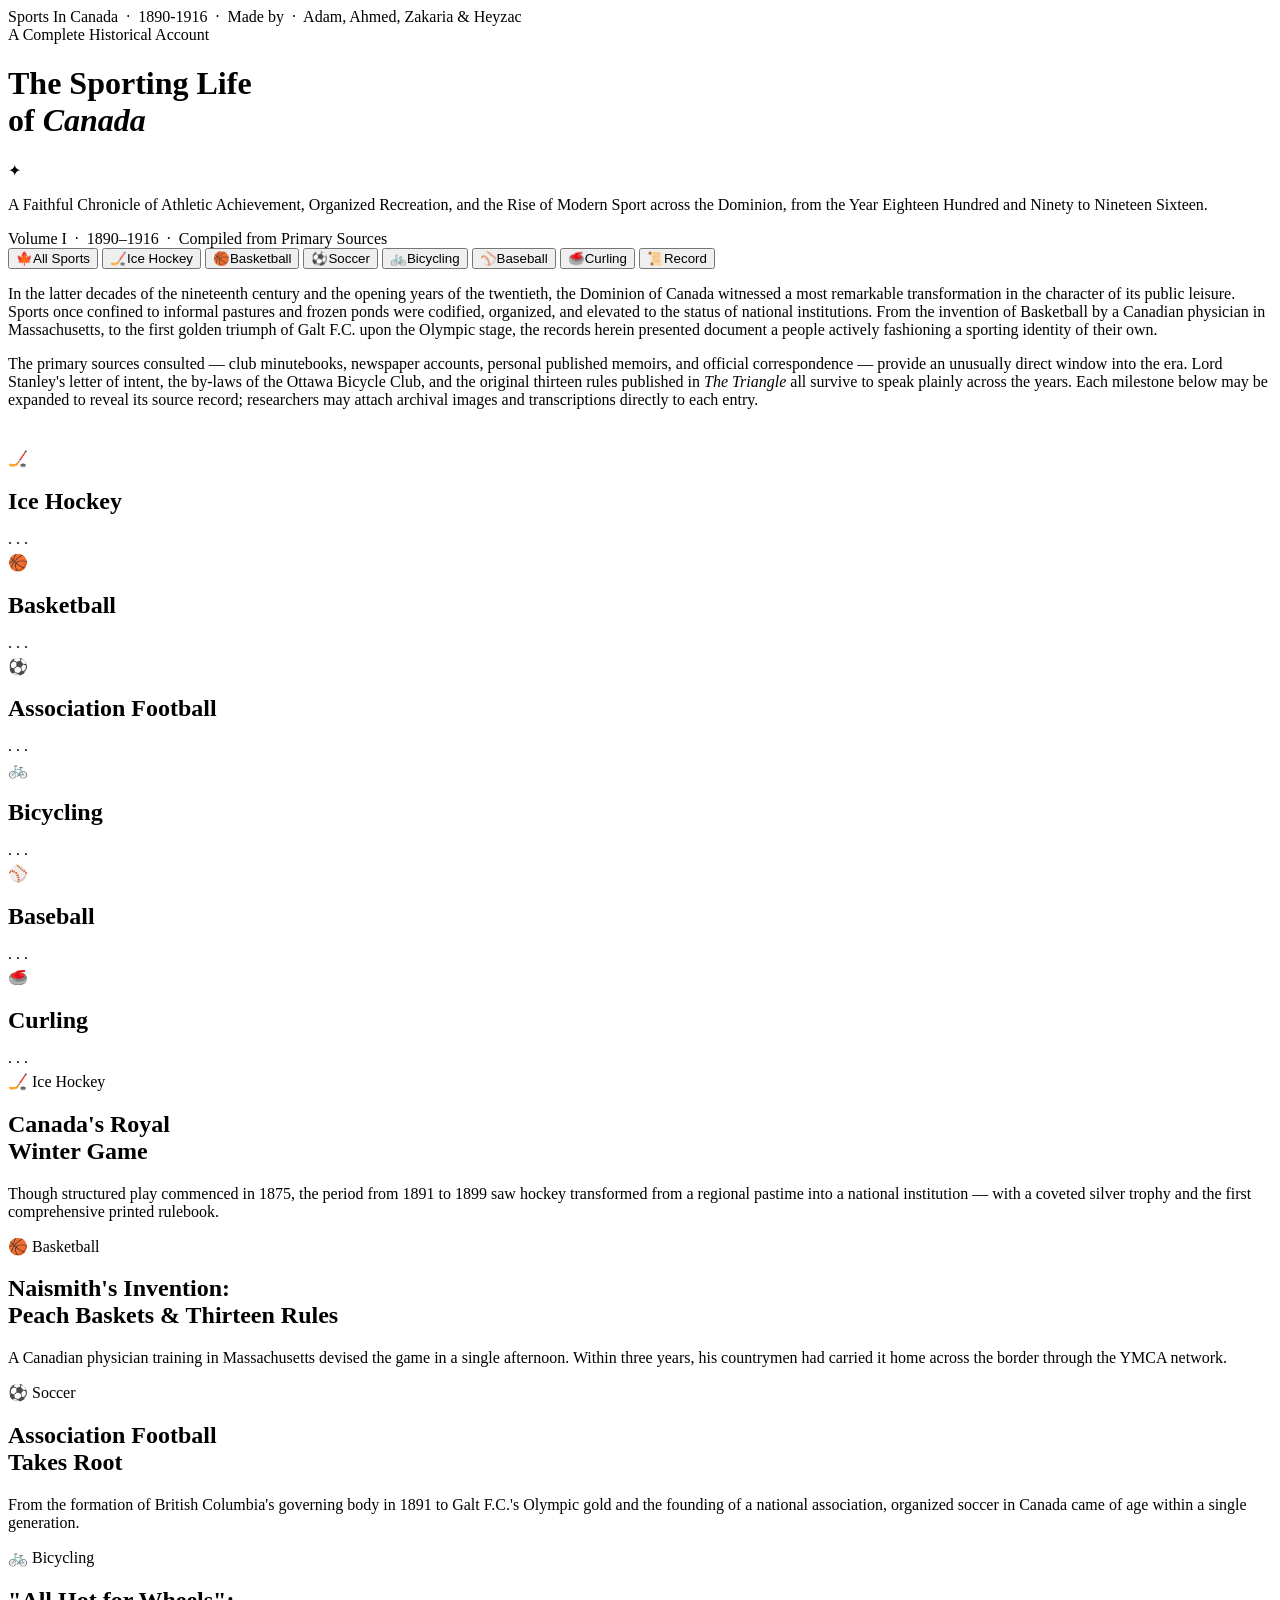
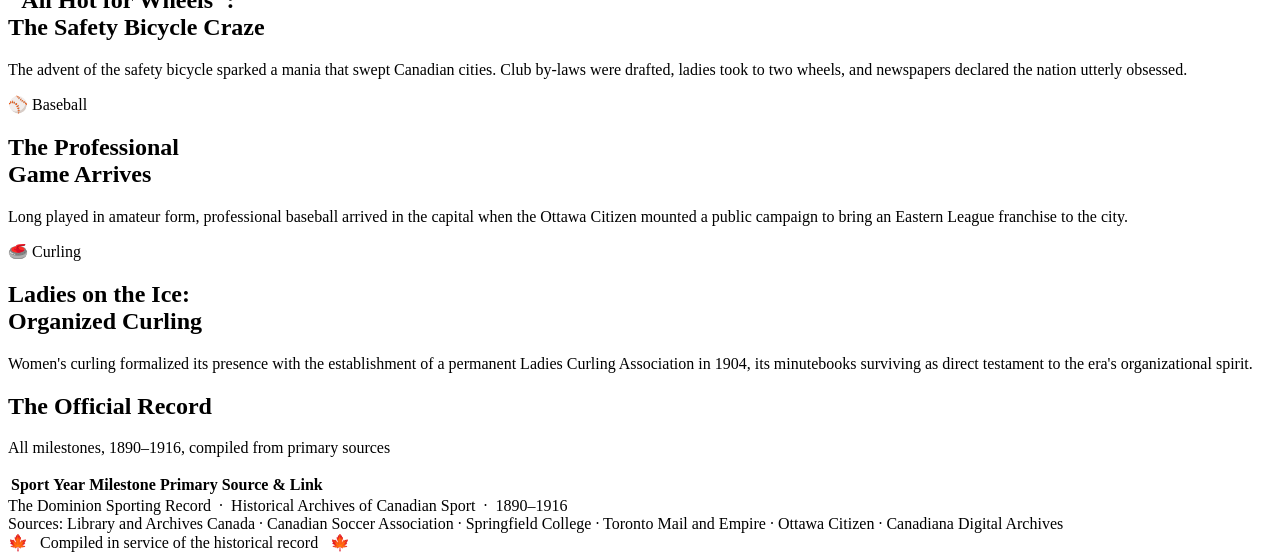
==== index.html @ 463dadea "Create index.html for The Sporting Life of Canada This HTML file serves as the main structure for 'T" ====
<!DOCTYPE html>
<html lang="en">
<head>
<meta charset="UTF-8">
<meta name="viewport" content="width=device-width, initial-scale=1.0">
<title>The Sporting Life of Canada · 1890–1916</title>
<link href="styles.css" rel="stylesheet">
<link href="https://fonts.googleapis.com/css2?family=IM+Fell+English:ital@0;1&family=IM+Fell+English+SC&family=Libre+Baskerville:ital,wght@0,400;0,700;1,400&family=Special+Elite&display=swap" rel="stylesheet">
</head>
<body>

<header class="masthead">
  <div class="masthead-ribbon">Sports In Canada &nbsp;·&nbsp; 1890-1916 &nbsp;·&nbsp; Made by &nbsp;·&nbsp; Adam, Ahmed, Zakaria & Heyzac</div>
  <div class="masthead-inner">
    <div class="masthead-eyebrow">A Complete Historical Account</div>
    <h1>The Sporting Life<br>of <em>Canada</em></h1>
    <div class="masthead-rule"><span>✦</span></div>
    <p class="masthead-sub">A Faithful Chronicle of Athletic Achievement, Organized Recreation, and the Rise of Modern Sport across the Dominion, from the Year Eighteen Hundred and Ninety to Nineteen Sixteen.</p>
    <div class="masthead-date">Volume I &nbsp;·&nbsp; 1890–1916 &nbsp;·&nbsp; Compiled from Primary Sources</div>
  </div>
</header>

<nav class="sport-nav" id="sport-nav">
  <button class="active" data-section="all-sports" onclick="showSection('all-sports',this)"><span class="nav-icon">🍁</span>All Sports</button>
  <button data-section="ice-hockey" onclick="showSection('ice-hockey',this)"><span class="nav-icon">🏒</span>Ice Hockey</button>
  <button data-section="basketball" onclick="showSection('basketball',this)"><span class="nav-icon">🏀</span>Basketball</button>
  <button data-section="soccer" onclick="showSection('soccer',this)"><span class="nav-icon">⚽</span>Soccer</button>
  <button data-section="bicycling" onclick="showSection('bicycling',this)"><span class="nav-icon">🚲</span>Bicycling</button>
  <button data-section="baseball" onclick="showSection('baseball',this)"><span class="nav-icon">⚾</span>Baseball</button>
  <button data-section="curling" onclick="showSection('curling',this)"><span class="nav-icon">🥌</span>Curling</button>
  <button data-section="summary" onclick="showSection('summary',this)"><span class="nav-icon">📜</span>Record</button>
</nav>

<main>

<div class="broadsheet-intro" id="intro-text">
  <p>In the latter decades of the nineteenth century and the opening years of the twentieth, the Dominion of Canada witnessed a most remarkable transformation in the character of its public leisure. Sports once confined to informal pastures and frozen ponds were codified, organized, and elevated to the status of national institutions. From the invention of Basketball by a Canadian physician in Massachusetts, to the first golden triumph of Galt F.C. upon the Olympic stage, the records herein presented document a people actively fashioning a sporting identity of their own.</p>
  <div class="col-rule"></div>
  <p>The primary sources consulted — club minutebooks, newspaper accounts, personal published memoirs, and official correspondence — provide an unusually direct window into the era. Lord Stanley's letter of intent, the by-laws of the Ottawa Bicycle Club, and the original thirteen rules published in <em>The Triangle</em> all survive to speak plainly across the years. Each milestone below may be expanded to reveal its source record; researchers may attach archival images and transcriptions directly to each entry.</p>
</div>

<!-- ═══ ALL SPORTS ═══ -->
<section class="sport-section active" id="all-sports">
  <div style="height:24px"></div>
  <div class="sport-block"><div class="sport-block-head"><span class="sport-mini-label">🏒</span><h2>Ice Hockey</h2></div><div class="maple-divider">· · ·</div><div class="timeline" id="hockey-tl-mini"></div></div>
  <div class="sport-block"><div class="sport-block-head"><span class="sport-mini-label">🏀</span><h2>Basketball</h2></div><div class="maple-divider">· · ·</div><div class="timeline" id="basketball-tl-mini"></div></div>
  <div class="sport-block"><div class="sport-block-head"><span class="sport-mini-label">⚽</span><h2>Association Football</h2></div><div class="maple-divider">· · ·</div><div class="timeline" id="soccer-tl-mini"></div></div>
  <div class="sport-block"><div class="sport-block-head"><span class="sport-mini-label">🚲</span><h2>Bicycling</h2></div><div class="maple-divider">· · ·</div><div class="timeline" id="bicycling-tl-mini"></div></div>
  <div class="sport-block"><div class="sport-block-head"><span class="sport-mini-label">⚾</span><h2>Baseball</h2></div><div class="maple-divider">· · ·</div><div class="timeline" id="baseball-tl-mini"></div></div>
  <div class="sport-block"><div class="sport-block-head"><span class="sport-mini-label">🥌</span><h2>Curling</h2></div><div class="maple-divider">· · ·</div><div class="timeline" id="curling-tl-mini"></div></div>
</section>

<!-- ═══ ICE HOCKEY ═══ -->
<section class="sport-section" id="ice-hockey">
  <div class="section-header">
    <div class="sport-label">🏒 Ice Hockey</div>
    <h2>Canada's Royal<br>Winter Game</h2>
    <p class="section-intro">Though structured play commenced in 1875, the period from 1891 to 1899 saw hockey transformed from a regional pastime into a national institution — with a coveted silver trophy and the first comprehensive printed rulebook.</p>
  </div>
  <div class="timeline" id="hockey-tl"></div>
</section>

<!-- ═══ BASKETBALL ═══ -->
<section class="sport-section" id="basketball">
  <div class="section-header">
    <div class="sport-label">🏀 Basketball</div>
    <h2>Naismith's Invention:<br>Peach Baskets &amp; Thirteen Rules</h2>
    <p class="section-intro">A Canadian physician training in Massachusetts devised the game in a single afternoon. Within three years, his countrymen had carried it home across the border through the YMCA network.</p>
  </div>
  <div class="timeline" id="basketball-tl"></div>
</section>

<!-- ═══ SOCCER ═══ -->
<section class="sport-section" id="soccer">
  <div class="section-header">
    <div class="sport-label">⚽ Soccer</div>
    <h2>Association Football<br>Takes Root</h2>
    <p class="section-intro">From the formation of British Columbia's governing body in 1891 to Galt F.C.'s Olympic gold and the founding of a national association, organized soccer in Canada came of age within a single generation.</p>
  </div>
  <div class="timeline" id="soccer-tl"></div>
</section>

<!-- ═══ BICYCLING ═══ -->
<section class="sport-section" id="bicycling">
  <div class="section-header">
    <div class="sport-label">🚲 Bicycling</div>
    <h2>"All Hot for Wheels":<br>The Safety Bicycle Craze</h2>
    <p class="section-intro">The advent of the safety bicycle sparked a mania that swept Canadian cities. Club by-laws were drafted, ladies took to two wheels, and newspapers declared the nation utterly obsessed.</p>
  </div>
  <div class="timeline" id="bicycling-tl"></div>
</section>

<!-- ═══ BASEBALL ═══ -->
<section class="sport-section" id="baseball">
  <div class="section-header">
    <div class="sport-label">⚾ Baseball</div>
    <h2>The Professional<br>Game Arrives</h2>
    <p class="section-intro">Long played in amateur form, professional baseball arrived in the capital when the Ottawa Citizen mounted a public campaign to bring an Eastern League franchise to the city.</p>
  </div>
  <div class="timeline" id="baseball-tl"></div>
</section>

<!-- ═══ CURLING ═══ -->
<section class="sport-section" id="curling">
  <div class="section-header">
    <div class="sport-label">🥌 Curling</div>
    <h2>Ladies on the Ice:<br>Organized Curling</h2>
    <p class="section-intro">Women's curling formalized its presence with the establishment of a permanent Ladies Curling Association in 1904, its minutebooks surviving as direct testament to the era's organizational spirit.</p>
  </div>
  <div class="timeline" id="curling-tl"></div>
</section>

<!-- ═══ SUMMARY RECORD ═══ -->
<section class="sport-section" id="summary">
  <div class="summary-wrap">
    <h2>The Official Record</h2>
    <p class="summary-sub">All milestones, 1890–1916, compiled from primary sources</p>
    <table class="summary-table">
      <thead><tr><th>Sport</th><th>Year</th><th>Milestone</th><th>Primary Source &amp; Link</th></tr></thead>
      <tbody id="summary-tbody"></tbody>
    </table>
  </div>
</section>

</main>

<footer>
  <div>The Dominion Sporting Record &nbsp;·&nbsp; Historical Archives of Canadian Sport &nbsp;·&nbsp; 1890–1916</div>
  <div class="footer-rule"></div>
  <div>Sources: Library and Archives Canada · Canadian Soccer Association · Springfield College · Toronto Mail and Empire · Ottawa Citizen · Canadiana Digital Archives</div>
  <div class="footer-rule"></div>
  <div>🍁 &nbsp; Compiled in service of the historical record &nbsp; 🍁</div>
</footer>
</body>
</html>
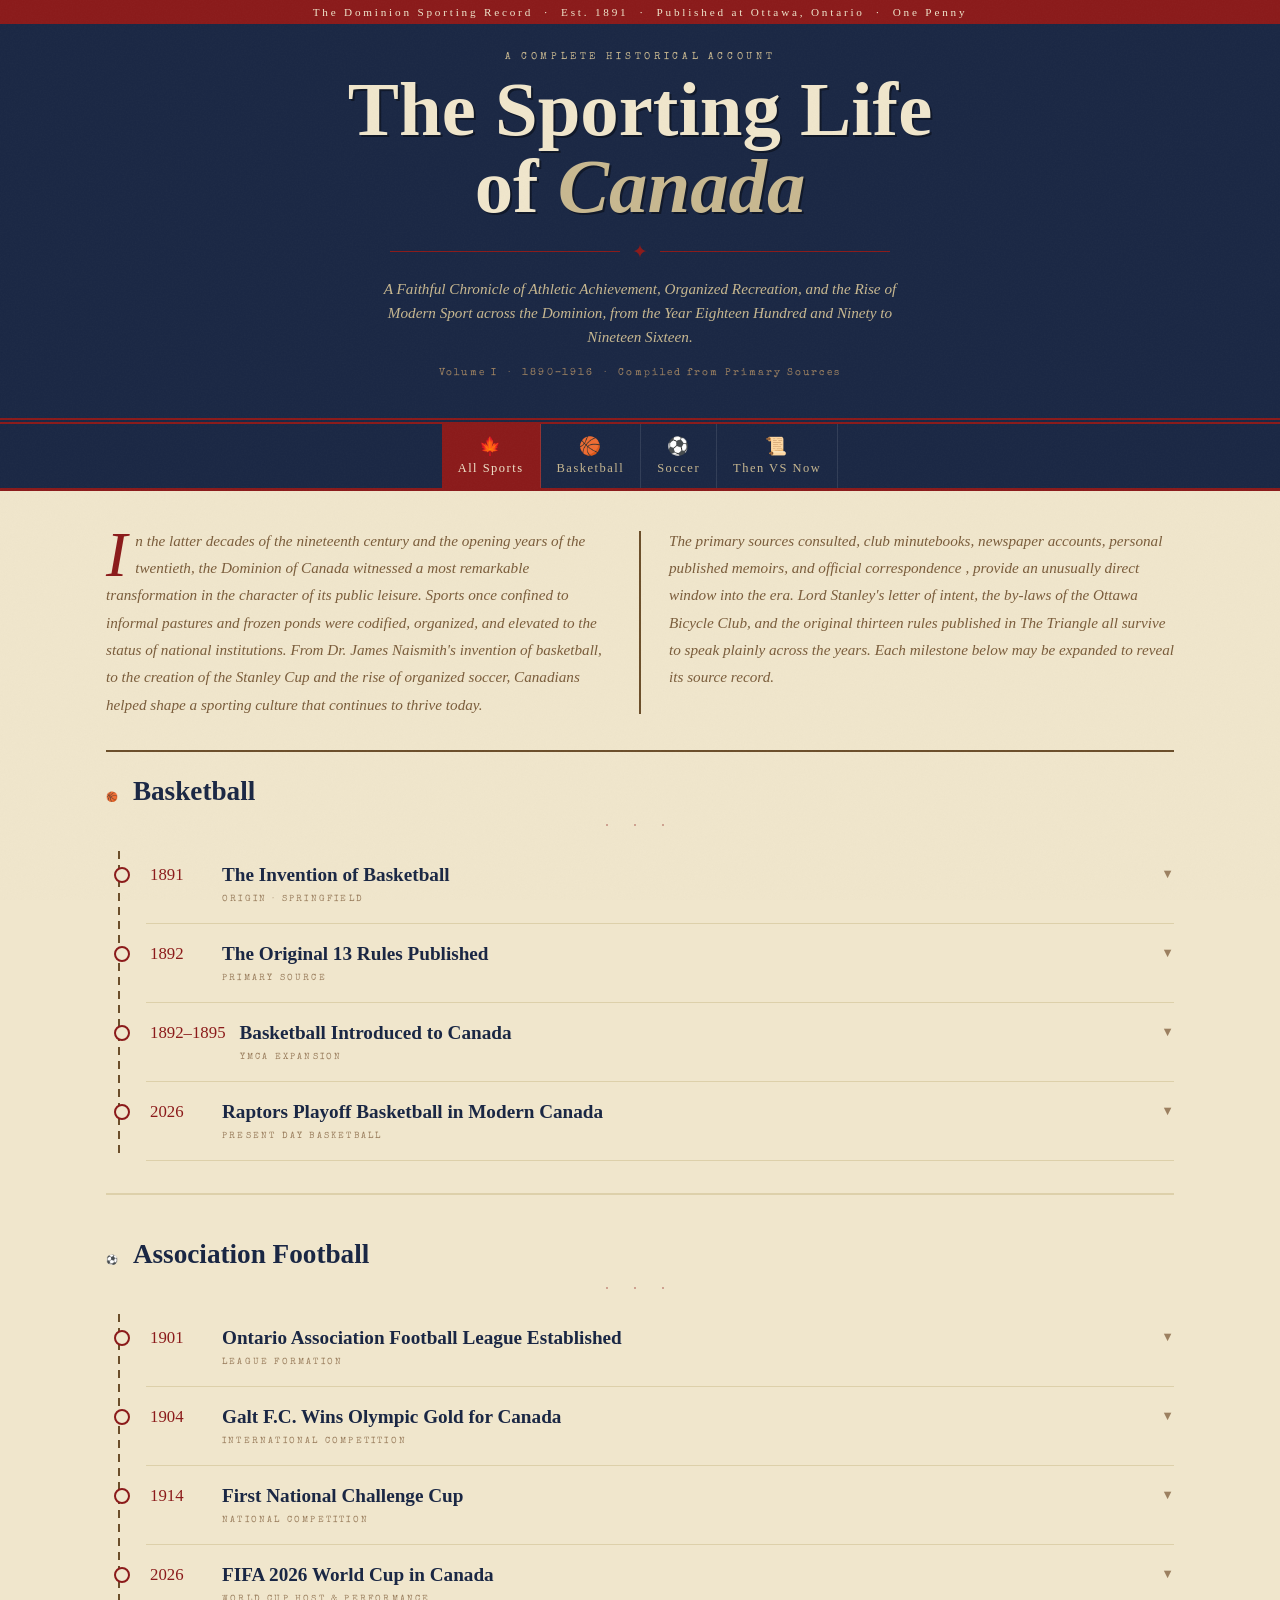
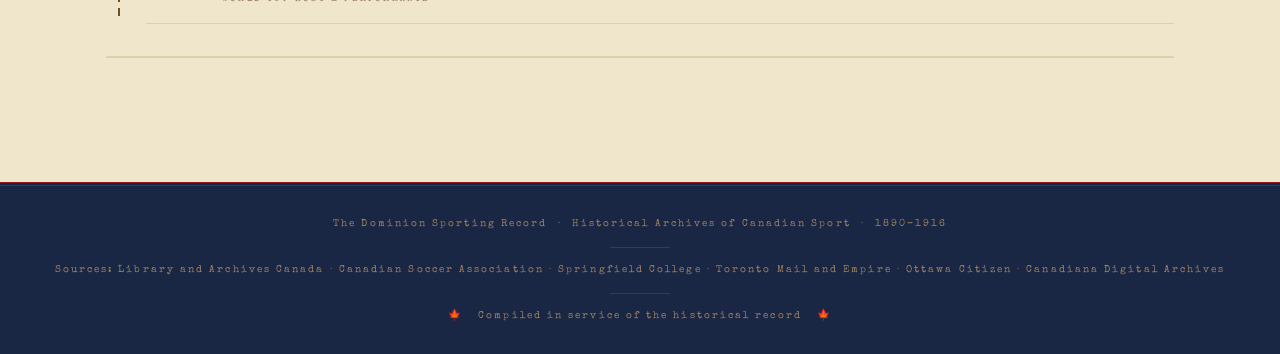
==== commit 1629c1ff: "Rename sporting-life.html to index.html" ====
--- a/index.html
+++ b/index.html
@@ -4,13 +4,263 @@
 <meta charset="UTF-8">
 <meta name="viewport" content="width=device-width, initial-scale=1.0">
 <title>The Sporting Life of Canada · 1890–1916</title>
-<link href="styles.css" rel="stylesheet">
 <link href="https://fonts.googleapis.com/css2?family=IM+Fell+English:ital@0;1&family=IM+Fell+English+SC&family=Libre+Baskerville:ital,wght@0,400;0,700;1,400&family=Special+Elite&display=swap" rel="stylesheet">
+<style>
+:root {
+  --ink: #1c1410;
+  --maple: #8B1A1A;
+  --maple-light: #b52c2c;
+  --parchment: #f0e6cc;
+  --parchment-dark: #ddd0aa;
+  --parchment-mid: #e8d9b8;
+  --aged: #c8b890;
+  --navy: #1a2744;
+  --sepia: #7a5c3a;
+  --rule: #6b4e2a;
+  --faded: #9c8060;
+  --green-ink: #1a3a1a;
+}
+* { box-sizing: border-box; margin: 0; padding: 0; }
+body {
+  background: var(--parchment);
+  color: var(--ink);
+  font-family: 'Libre Baskerville', Georgia, serif;
+  overflow-x: hidden;
+}
+body::before {
+  content: '';
+  position: fixed; inset: 0;
+  background-image: url("data:image/svg+xml,%3Csvg xmlns='http://www.w3.org/2000/svg' width='400' height='400'%3E%3Cfilter id='n'%3E%3CfeTurbulence type='fractalNoise' baseFrequency='0.65' numOctaves='3' stitchTiles='stitch'/%3E%3CfeColorMatrix type='saturate' values='0'/%3E%3C/filter%3E%3Crect width='400' height='400' filter='url(%23n)' opacity='0.07'/%3E%3C/svg%3E");
+  pointer-events: none; z-index: 1000; opacity: 0.4;
+}
+
+/* ── MASTHEAD ── */
+.masthead { background: var(--navy); color: var(--parchment); text-align: center; border-bottom: 6px double var(--maple); }
+.masthead-ribbon { background: var(--maple); font-family: 'IM Fell English SC', serif; font-size: 0.7rem; letter-spacing: 0.25em; padding: 6px 0; color: var(--parchment); }
+.masthead-inner { padding: 28px 20px 20px; }
+.masthead-eyebrow { font-family: 'Special Elite', monospace; font-size: 0.65rem; letter-spacing: 0.35em; color: var(--aged); text-transform: uppercase; margin-bottom: 10px; }
+.masthead h1 { font-family: 'IM Fell English', serif; font-size: clamp(2.2rem, 6vw, 4.8rem); line-height: 1; color: var(--parchment); text-shadow: 2px 2px 0 rgba(0,0,0,0.4); }
+.masthead h1 em { font-style: italic; color: var(--aged); }
+.masthead-rule { display: flex; align-items: center; justify-content: center; gap: 12px; margin: 14px auto; max-width: 500px; }
+.masthead-rule::before, .masthead-rule::after { content: ''; flex: 1; height: 1px; background: var(--maple); }
+.masthead-rule span { font-size: 1.2rem; color: var(--maple); }
+.masthead-sub { font-family: 'Libre Baskerville', serif; font-style: italic; font-size: 0.95rem; color: var(--aged); max-width: 560px; margin: 0 auto 18px; line-height: 1.6; }
+.masthead-date { font-family: 'Special Elite', monospace; font-size: 0.65rem; letter-spacing: 0.2em; color: var(--faded); padding-bottom: 20px; }
+
+/* ── NAV ── */
+.sport-nav { background: var(--navy); border-bottom: 3px solid var(--maple); display: flex; flex-wrap: wrap; justify-content: center; position: sticky; top: 0; z-index: 100; }
+.sport-nav button { background: transparent; border: none; border-right: 1px solid rgba(255,255,255,0.1); color: var(--aged); font-family: 'IM Fell English SC', serif; font-size: 0.78rem; letter-spacing: 0.12em; padding: 12px 16px; cursor: pointer; transition: background 0.2s, color 0.2s; display: flex; flex-direction: column; align-items: center; gap: 4px; }
+.sport-nav button .nav-icon { font-size: 1.1rem; }
+.sport-nav button:hover { background: rgba(139,26,26,0.3); color: var(--parchment); }
+.sport-nav button.active { background: var(--maple); color: var(--parchment); }
+
+/* ── MAIN ── */
+main { max-width: 1100px; margin: 0 auto; padding: 0 16px 80px; }
+
+/* ── INTRO ── */
+.broadsheet-intro { display: grid; grid-template-columns: 1fr 2px 1fr; gap: 0 28px; padding: 36px 0 32px; border-bottom: 2px solid var(--rule); }
+.broadsheet-intro .col-rule { background: var(--rule); margin: 4px 0; }
+.broadsheet-intro p { font-size: 0.95rem; line-height: 1.8; color: var(--sepia); font-style: italic; }
+.broadsheet-intro p:first-child::first-letter { font-family: 'IM Fell English', serif; font-size: 4.2em; float: left; line-height: 0.75; margin: 4px 8px 0 0; color: var(--maple); }
+@media (max-width: 600px) { .broadsheet-intro { grid-template-columns: 1fr; } .broadsheet-intro .col-rule { display: none; } }
+
+/* ── SECTIONS ── */
+.sport-section { display: none; animation: fadeIn 0.35s ease; }
+.sport-section.active { display: block; }
+@keyframes fadeIn { from { opacity: 0; transform: translateY(8px); } to { opacity: 1; transform: translateY(0); } }
+
+.section-header { padding: 32px 0 18px; border-bottom: 3px double var(--rule); margin-bottom: 28px; }
+.section-header .sport-label { font-family: 'Special Elite', monospace; font-size: 0.62rem; letter-spacing: 0.4em; text-transform: uppercase; color: var(--maple); margin-bottom: 6px; }
+.section-header h2 { font-family: 'IM Fell English', serif; font-size: clamp(2rem, 5vw, 3.2rem); line-height: 1.05; color: var(--navy); }
+.section-header .section-intro { margin-top: 10px; font-style: italic; color: var(--sepia); font-size: 0.92rem; line-height: 1.7; max-width: 620px; }
+
+/* ── TIMELINE ── */
+.timeline { position: relative; padding-left: 40px; }
+.timeline::before { content: ''; position: absolute; left: 12px; top: 6px; bottom: 6px; width: 2px; background: repeating-linear-gradient(to bottom, var(--rule) 0px, var(--rule) 8px, transparent 8px, transparent 14px); }
+.milestone { position: relative; margin-bottom: 0; }
+.milestone::before { content: ''; position: absolute; left: -32px; top: 22px; width: 12px; height: 12px; border-radius: 50%; background: var(--parchment); border: 2px solid var(--maple); transition: background 0.2s, transform 0.2s; z-index: 2; }
+.milestone:hover::before, .milestone.open::before { background: var(--maple); transform: scale(1.3); }
+
+.milestone-header { display: flex; align-items: flex-start; gap: 14px; padding: 18px 0 18px 4px; border-bottom: 1px solid var(--parchment-dark); cursor: pointer; transition: background 0.15s; }
+.milestone:hover .milestone-header { background: rgba(139,26,26,0.04); }
+.milestone-year { font-family: 'IM Fell English SC', serif; font-size: 1.05rem; color: var(--maple); min-width: 58px; padding-top: 2px; }
+.milestone-title { flex: 1; }
+.milestone-title h3 { font-family: 'IM Fell English', serif; font-size: 1.2rem; color: var(--navy); line-height: 1.25; }
+.milestone-title .milestone-tag { display: inline-block; font-family: 'Special Elite', monospace; font-size: 0.55rem; letter-spacing: 0.25em; text-transform: uppercase; color: var(--faded); margin-top: 3px; }
+.milestone-toggle { font-size: 0.8rem; color: var(--faded); padding-top: 4px; transition: transform 0.25s; flex-shrink: 0; }
+.milestone.open .milestone-toggle { transform: rotate(180deg); }
+
+/* ── ACCORDION DETAIL ── */
+.milestone-detail { max-height: 0; overflow: hidden; transition: max-height 0.5s ease; }
+.milestone.open .milestone-detail { max-height: 4000px; }
+.milestone-detail-inner { padding: 22px 0 28px 4px; border-bottom: 2px solid var(--parchment-dark); }
+
+.detail-top { display: grid; grid-template-columns: 1fr 1fr; gap: 18px; margin-bottom: 20px; }
+@media (max-width: 680px) { .detail-top { grid-template-columns: 1fr; } }
+
+.detail-card { background: rgba(255,255,255,0.35); border: 1px solid var(--parchment-dark); border-left: 3px solid var(--maple); padding: 14px 16px; }
+.detail-card h4 { font-family: 'Special Elite', monospace; font-size: 0.58rem; letter-spacing: 0.3em; text-transform: uppercase; color: var(--maple); margin-bottom: 8px; }
+.detail-card p { font-size: 0.88rem; line-height: 1.75; color: var(--sepia); }
+
+.source-card { border-left-color: var(--navy); background: rgba(26,39,68,0.04); }
+.source-card h4 { color: var(--navy); }
+.source-doc { font-family: 'IM Fell English', serif; font-style: italic; font-size: 0.92rem; color: var(--navy); margin-bottom: 6px; }
+.source-detail-text { font-size: 0.85rem; line-height: 1.7; color: var(--sepia); margin-bottom: 8px; }
+.source-date-badge { font-family: 'Special Elite', monospace; font-size: 0.68rem; color: var(--faded); }
+.source-url-row { margin-top: 8px; }
+.source-url-row a { font-family: 'Special Elite', monospace; font-size: 0.68rem; color: var(--maple); text-decoration: underline; word-break: break-all; }
+.source-url-row a:hover { color: var(--maple-light); }
+
+/* ── MILESTONE IMAGE ── */
+.milestone-image-wrap {
+  margin-top: 20px;
+  border: 1px solid var(--aged);
+  border-top: 4px solid var(--sepia);
+  background: var(--parchment-mid);
+  position: relative;
+}
+.milestone-image-wrap::before {
+  content: 'IMAGE';
+  position: absolute; top: -1px; left: 16px;
+  font-family: 'Special Elite', monospace; font-size: 0.52rem; letter-spacing: 0.35em;
+  background: var(--sepia); color: var(--parchment); padding: 2px 8px;
+}
+.milestone-image-wrap img {
+  display: block;
+  width: 100%;
+  max-height: 360px;
+  object-fit: contain;
+  background: #fff;
+  padding: 8px;
+}
+.milestone-image-caption {
+  font-family: 'IM Fell English', serif;
+  font-style: italic;
+  font-size: 0.8rem;
+  color: var(--sepia);
+  padding: 8px 14px 12px;
+  line-height: 1.55;
+  border-top: 1px solid var(--parchment-dark);
+}
+
+/* ── MILESTONE VIDEO ── */
+.milestone-video-wrap {
+  margin-top: 20px;
+  border: 1px solid var(--aged);
+  border-top: 4px solid var(--sepia);
+  background: var(--parchment-mid);
+}
+.milestone-video-wrap video {
+  display: block;
+  width: 100%;
+  background: #000;
+}
+.milestone-video-label {
+  font-family: 'IM Fell English', serif;
+  font-style: italic;
+  font-size: 0.8rem;
+  color: var(--sepia);
+  padding: 8px 14px 12px;
+  line-height: 1.55;
+  border-top: 1px solid var(--parchment-dark);
+}
+
+/* ── ALL-SPORTS VIEW ── */
+.sport-block { margin-bottom: 44px; padding-bottom: 32px; border-bottom: 2px solid var(--parchment-dark); }
+.sport-block-head { display: flex; align-items: baseline; gap: 12px; margin-bottom: 10px; }
+.sport-block-head h2 { font-family: 'IM Fell English', serif; font-size: 1.7rem; color: var(--navy); }
+.sport-block-head .sport-mini-label { font-family: 'Special Elite', monospace; font-size: 0.6rem; letter-spacing: 0.3em; text-transform: uppercase; color: var(--maple); }
+.maple-divider { text-align: center; color: var(--maple); font-size: 1rem; margin: 4px 0 10px; opacity: 0.45; letter-spacing: 10px; }
+
+/* ── THEN VS NOW ── */
+.sport-comparison { margin-bottom: 44px; padding-bottom: 36px; border-bottom: 2px solid var(--parchment-dark); }
+.sport-comparison:last-child { border-bottom: none; }
+.sport-label-row { display: flex; align-items: center; gap: 10px; margin-bottom: 16px; }
+.sport-icon-lg { font-size: 1.3rem; }
+.sport-name-lg { font-family: 'IM Fell English SC', serif; font-size: 1.3rem; color: var(--navy); }
+
+.comparison-grid {
+  display: grid;
+  grid-template-columns: minmax(0,1fr) 36px minmax(0,1fr);
+  gap: 0;
+  align-items: start;
+  width: 100%;
+}
+.milestone-col { min-width: 0; }
+.milestone-col.past { padding-right: 12px; }
+.milestone-col.present { padding-left: 12px; }
+
+.vs-divider {
+  display: flex;
+  flex-direction: column;
+  align-items: center;
+  padding-top: 36px;
+}
+.vs-divider::before {
+  content: '';
+  width: 1px;
+  height: 20px;
+  background: var(--parchment-dark);
+}
+.vs-badge {
+  font-family: 'IM Fell English SC', serif;
+  font-size: 0.65rem;
+  color: var(--maple);
+  background: var(--parchment-mid);
+  border: 2px solid var(--parchment-dark);
+  border-radius: 50%;
+  width: 36px;
+  height: 36px;
+  line-height: 32px;
+  text-align: center;
+  flex-shrink: 0;
+}
+.vs-divider::after {
+  content: '';
+  width: 1px;
+  flex: 1;
+  min-height: 20px;
+  background: var(--parchment-dark);
+}
+
+@media(max-width:620px) {
+  .comparison-grid { grid-template-columns: 1fr; gap: 12px; }
+  .vs-divider { display: none; }
+  .milestone-col.past, .milestone-col.present { padding: 0; }
+}
+
+.era-badge { display: inline-block; font-family: 'Special Elite', monospace; font-size: 0.55rem; letter-spacing: 0.25em; text-transform: uppercase; padding: 3px 10px; margin-bottom: 10px; }
+.era-badge.past { background: var(--navy); color: var(--aged); }
+.era-badge.present { background: var(--maple); color: var(--parchment); }
+
+.tvn-milestone { background: rgba(255,255,255,0.3); border: 1px solid var(--parchment-dark); cursor: pointer; transition: background 0.15s; }
+.tvn-milestone:hover { background: rgba(139,26,26,0.06); }
+.tvn-milestone.open { background: rgba(255,255,255,0.5); }
+.tvn-header { display: flex; align-items: flex-start; gap: 12px; padding: 14px; border-bottom: 1px solid transparent; transition: border-color 0.2s; }
+.tvn-milestone.open .tvn-header { border-bottom-color: var(--parchment-dark); }
+.tvn-left { flex: 1; min-width: 0; }
+.tvn-year { font-family: 'IM Fell English SC', serif; font-size: 0.95rem; color: var(--maple); margin-bottom: 2px; }
+.tvn-title { font-family: 'IM Fell English', serif; font-size: 1.05rem; color: var(--navy); line-height: 1.25; }
+.tvn-tag { display: block; font-family: 'Special Elite', monospace; font-size: 0.52rem; letter-spacing: 0.22em; text-transform: uppercase; color: var(--faded); margin-top: 4px; }
+.tvn-toggle { font-size: 0.75rem; color: var(--faded); padding-top: 2px; transition: transform 0.25s; flex-shrink: 0; }
+.tvn-milestone.open .tvn-toggle { transform: rotate(180deg); }
+.tvn-body { max-height: 0; overflow: hidden; transition: max-height 0.5s ease; }
+.tvn-milestone.open .tvn-body { max-height: 2000px; }
+.tvn-inner { padding: 14px; }
+
+.key-change { background: rgba(139,26,26,0.05); border: 1px solid var(--parchment-dark); border-top: 3px solid var(--maple); padding: 14px 18px; margin-top: 16px; }
+.key-change h4 { font-family: 'Special Elite', monospace; font-size: 0.58rem; letter-spacing: 0.3em; text-transform: uppercase; color: var(--maple); margin-bottom: 8px; }
+.key-change p { font-size: 0.85rem; color: var(--sepia); line-height: 1.75; font-style: italic; }
+
+/* ── FOOTER ── */
+footer { background: var(--navy); color: var(--faded); text-align: center; padding: 28px 20px; border-top: 4px double var(--maple); font-family: 'Special Elite', monospace; font-size: 0.65rem; letter-spacing: 0.2em; line-height: 2; }
+.footer-rule { width: 60px; height: 1px; background: var(--maple); margin: 12px auto; }
+</style>
 </head>
 <body>
 
 <header class="masthead">
-  <div class="masthead-ribbon">Sports In Canada &nbsp;·&nbsp; 1890-1916 &nbsp;·&nbsp; Made by &nbsp;·&nbsp; Adam, Ahmed, Zakaria & Heyzac</div>
+  <div class="masthead-ribbon">The Dominion Sporting Record &nbsp;·&nbsp; Est. 1891 &nbsp;·&nbsp; Published at Ottawa, Ontario &nbsp;·&nbsp; One Penny</div>
   <div class="masthead-inner">
     <div class="masthead-eyebrow">A Complete Historical Account</div>
     <h1>The Sporting Life<br>of <em>Canada</em></h1>
@@ -22,42 +272,24 @@
 
 <nav class="sport-nav" id="sport-nav">
   <button class="active" data-section="all-sports" onclick="showSection('all-sports',this)"><span class="nav-icon">🍁</span>All Sports</button>
-  <button data-section="ice-hockey" onclick="showSection('ice-hockey',this)"><span class="nav-icon">🏒</span>Ice Hockey</button>
   <button data-section="basketball" onclick="showSection('basketball',this)"><span class="nav-icon">🏀</span>Basketball</button>
   <button data-section="soccer" onclick="showSection('soccer',this)"><span class="nav-icon">⚽</span>Soccer</button>
-  <button data-section="bicycling" onclick="showSection('bicycling',this)"><span class="nav-icon">🚲</span>Bicycling</button>
-  <button data-section="baseball" onclick="showSection('baseball',this)"><span class="nav-icon">⚾</span>Baseball</button>
-  <button data-section="curling" onclick="showSection('curling',this)"><span class="nav-icon">🥌</span>Curling</button>
-  <button data-section="summary" onclick="showSection('summary',this)"><span class="nav-icon">📜</span>Record</button>
+  <button data-section="summary" onclick="showSection('summary',this)"><span class="nav-icon">📜</span>Then VS Now</button>
 </nav>
 
 <main>
 
 <div class="broadsheet-intro" id="intro-text">
-  <p>In the latter decades of the nineteenth century and the opening years of the twentieth, the Dominion of Canada witnessed a most remarkable transformation in the character of its public leisure. Sports once confined to informal pastures and frozen ponds were codified, organized, and elevated to the status of national institutions. From the invention of Basketball by a Canadian physician in Massachusetts, to the first golden triumph of Galt F.C. upon the Olympic stage, the records herein presented document a people actively fashioning a sporting identity of their own.</p>
+  <p>In the latter decades of the nineteenth century and the opening years of the twentieth, the Dominion of Canada witnessed a most remarkable transformation in the character of its public leisure. Sports once confined to informal pastures and frozen ponds were codified, organized, and elevated to the status of national institutions. From Dr. James Naismith's invention of basketball, to the creation of the Stanley Cup and the rise of organized soccer, Canadians helped shape a sporting culture that continues to thrive today.</p>
   <div class="col-rule"></div>
-  <p>The primary sources consulted — club minutebooks, newspaper accounts, personal published memoirs, and official correspondence — provide an unusually direct window into the era. Lord Stanley's letter of intent, the by-laws of the Ottawa Bicycle Club, and the original thirteen rules published in <em>The Triangle</em> all survive to speak plainly across the years. Each milestone below may be expanded to reveal its source record; researchers may attach archival images and transcriptions directly to each entry.</p>
+  <p>The primary sources consulted, club minutebooks, newspaper accounts, personal published memoirs, and official correspondence , provide an unusually direct window into the era. Lord Stanley's letter of intent, the by-laws of the Ottawa Bicycle Club, and the original thirteen rules published in <em>The Triangle</em> all survive to speak plainly across the years. Each milestone below may be expanded to reveal its source record.</p>
 </div>
 
 <!-- ═══ ALL SPORTS ═══ -->
 <section class="sport-section active" id="all-sports">
   <div style="height:24px"></div>
-  <div class="sport-block"><div class="sport-block-head"><span class="sport-mini-label">🏒</span><h2>Ice Hockey</h2></div><div class="maple-divider">· · ·</div><div class="timeline" id="hockey-tl-mini"></div></div>
   <div class="sport-block"><div class="sport-block-head"><span class="sport-mini-label">🏀</span><h2>Basketball</h2></div><div class="maple-divider">· · ·</div><div class="timeline" id="basketball-tl-mini"></div></div>
   <div class="sport-block"><div class="sport-block-head"><span class="sport-mini-label">⚽</span><h2>Association Football</h2></div><div class="maple-divider">· · ·</div><div class="timeline" id="soccer-tl-mini"></div></div>
-  <div class="sport-block"><div class="sport-block-head"><span class="sport-mini-label">🚲</span><h2>Bicycling</h2></div><div class="maple-divider">· · ·</div><div class="timeline" id="bicycling-tl-mini"></div></div>
-  <div class="sport-block"><div class="sport-block-head"><span class="sport-mini-label">⚾</span><h2>Baseball</h2></div><div class="maple-divider">· · ·</div><div class="timeline" id="baseball-tl-mini"></div></div>
-  <div class="sport-block"><div class="sport-block-head"><span class="sport-mini-label">🥌</span><h2>Curling</h2></div><div class="maple-divider">· · ·</div><div class="timeline" id="curling-tl-mini"></div></div>
-</section>
-
-<!-- ═══ ICE HOCKEY ═══ -->
-<section class="sport-section" id="ice-hockey">
-  <div class="section-header">
-    <div class="sport-label">🏒 Ice Hockey</div>
-    <h2>Canada's Royal<br>Winter Game</h2>
-    <p class="section-intro">Though structured play commenced in 1875, the period from 1891 to 1899 saw hockey transformed from a regional pastime into a national institution — with a coveted silver trophy and the first comprehensive printed rulebook.</p>
-  </div>
-  <div class="timeline" id="hockey-tl"></div>
 </section>
 
 <!-- ═══ BASKETBALL ═══ -->
@@ -80,46 +312,189 @@
   <div class="timeline" id="soccer-tl"></div>
 </section>
 
-<!-- ═══ BICYCLING ═══ -->
-<section class="sport-section" id="bicycling">
+<!-- ═══ THEN VS NOW ═══ -->
+<section class="sport-section" id="summary">
   <div class="section-header">
-    <div class="sport-label">🚲 Bicycling</div>
-    <h2>"All Hot for Wheels":<br>The Safety Bicycle Craze</h2>
-    <p class="section-intro">The advent of the safety bicycle sparked a mania that swept Canadian cities. Club by-laws were drafted, ladies took to two wheels, and newspapers declared the nation utterly obsessed.</p>
+    <div class="sport-label">📜 The Official Record</div>
+    <h2>Then vs. Now</h2>
+    <p class="section-intro">Each past milestone is set against its modern counterpart , expand either card to read the full source record.</p>
   </div>
-  <div class="timeline" id="bicycling-tl"></div>
-</section>
-
-<!-- ═══ BASEBALL ═══ -->
-<section class="sport-section" id="baseball">
-  <div class="section-header">
-    <div class="sport-label">⚾ Baseball</div>
-    <h2>The Professional<br>Game Arrives</h2>
-    <p class="section-intro">Long played in amateur form, professional baseball arrived in the capital when the Ottawa Citizen mounted a public campaign to bring an Eastern League franchise to the city.</p>
+
+  <!-- BASKETBALL -->
+  <div class="sport-comparison">
+    <div class="sport-label-row">
+      <span class="sport-icon-lg">🏀</span>
+      <span class="sport-name-lg">Basketball</span>
+    </div>
+    <div class="maple-divider">· · ·</div>
+
+    <div class="comparison-grid">
+
+      <div class="milestone-col past">
+        <div class="era-badge past">1891 · Then</div>
+        <div class="tvn-milestone" id="tvn-bb-past" onclick="toggleTvn('tvn-bb-past')">
+          <div class="tvn-header">
+            <div class="tvn-left">
+              <div class="tvn-year">1891</div>
+              <div class="tvn-title">The Invention of Basketball</div>
+              <span class="tvn-tag">Origin · Springfield</span>
+            </div>
+            <div class="tvn-toggle">▼</div>
+          </div>
+          <div class="tvn-body">
+            <div class="tvn-inner">
+              <div class="detail-card">
+                <h4>Description</h4>
+                <p>Canadian Dr. James Naismith, a graduate of McGill University, invented the game to provide a safe indoor activity for his students during the winter months. The original game used 13 basic rules, a soccer ball, and two peach baskets , with no dribbling allowed. The ball could only be moved via passing, and matches were typically played 9-versus-9.</p>
+              </div>
+              <div class="detail-card source-card">
+                <h4>Primary Source</h4>
+                <div class="source-doc">The Original 13 Rules , The Triangle, Springfield College</div>
+                <p class="source-detail-text">James Naismith, a 31-year-old graduate student from Canada, invented the game at Springfield College under Luther Halsey Gulick. The rules were first published in the school newspaper, The Triangle, on January 15, 1892.</p>
+                <div class="source-date-badge">January 15, 1892</div>
+                <div class="source-url-row">🔗 <a href="https://springfield.edu/about/birthplace-of-basketball" target="_blank" rel="noopener">springfield.edu/about/birthplace-of-basketball</a></div>
+              </div>
+              <div class="milestone-image-wrap">
+                <img src="Dr._james_naismith.jpg.webp" alt="Dr. James Naismith, inventor of basketball, c. 1891">
+                <div class="milestone-image-caption">Dr. James Naismith, inventor of basketball, c. 1891.</div>
+              </div>
+            </div>
+          </div>
+        </div>
+      </div>
+
+      <div class="vs-divider"><div class="vs-badge">vs</div></div>
+
+      <div class="milestone-col present">
+        <div class="era-badge present">2026 · Now</div>
+        <div class="tvn-milestone" id="tvn-bb-present" onclick="toggleTvn('tvn-bb-present')">
+          <div class="tvn-header">
+            <div class="tvn-left">
+              <div class="tvn-year">2026</div>
+              <div class="tvn-title">Raptors Playoff Basketball</div>
+              <span class="tvn-tag">Present Day · Professional</span>
+            </div>
+            <div class="tvn-toggle">▼</div>
+          </div>
+          <div class="tvn-body">
+            <div class="tvn-inner">
+              <div class="detail-card">
+                <h4>Description</h4>
+                <p>Basketball has grown from a small indoor game into one of the world's most popular sports, played by over 300 million people. Modern rules allow complex dribbling and the game is played 5-versus-5. The Toronto Raptors represent Canada in the NBA, inspiring new generations of players across the country.</p>
+              </div>
+              <div class="detail-card source-card">
+                <h4>Primary Source</h4>
+                <div class="source-doc">Raptors vs Cavaliers Game 7 Highlights</div>
+                <p class="source-detail-text">Highlights from the Toronto Raptors' 114–102 playoff loss to the Cleveland Cavaliers on May 3, 2026, demonstrating the popularity and high level of modern professional basketball in Canada.</p>
+                <div class="source-date-badge">May 3, 2026</div>
+                <div class="source-url-row">🔗 <a href="https://www.nba.com/raptors/videos/playoffs-raptors-vs-cavaliers-game-highlights-rd1-gm7-may-03-2026" target="_blank" rel="noopener">nba.com/raptors</a></div>
+              </div>
+              <div class="milestone-video-wrap">
+                <video controls preload="metadata">
+                  <source src="Raptors.mp4" type="video/mp4">
+                  Your browser does not support the video tag.
+                </video>
+                <div class="milestone-video-label">Toronto Raptors playoff basketball in 2026.</div>
+              </div>
+            </div>
+          </div>
+        </div>
+      </div>
+
+    </div>
+
+    <div class="key-change">
+      <h4>Key Change</h4>
+      <p>From 9-versus-9 with no dribbling in a Springfield gymnasium to a 300-million-player global sport with Canadian professional franchises competing at the highest level , Naismith's 13 rules became the foundation of a worldwide institution.</p>
+    </div>
   </div>
-  <div class="timeline" id="baseball-tl"></div>
-</section>
-
-<!-- ═══ CURLING ═══ -->
-<section class="sport-section" id="curling">
-  <div class="section-header">
-    <div class="sport-label">🥌 Curling</div>
-    <h2>Ladies on the Ice:<br>Organized Curling</h2>
-    <p class="section-intro">Women's curling formalized its presence with the establishment of a permanent Ladies Curling Association in 1904, its minutebooks surviving as direct testament to the era's organizational spirit.</p>
+
+  <!-- SOCCER -->
+  <div class="sport-comparison">
+    <div class="sport-label-row">
+      <span class="sport-icon-lg">⚽</span>
+      <span class="sport-name-lg">Association Football</span>
+    </div>
+    <div class="maple-divider">· · ·</div>
+
+    <div class="comparison-grid">
+
+      <div class="milestone-col past">
+        <div class="era-badge past">1904 · Then</div>
+        <div class="tvn-milestone" id="tvn-soc-past" onclick="toggleTvn('tvn-soc-past')">
+          <div class="tvn-header">
+            <div class="tvn-left">
+              <div class="tvn-year">1904</div>
+              <div class="tvn-title">Galt F.C. Wins Olympic Gold</div>
+              <span class="tvn-tag">International · St. Louis Olympics</span>
+            </div>
+            <div class="tvn-toggle">▼</div>
+          </div>
+          <div class="tvn-body">
+            <div class="tvn-inner">
+              <div class="detail-card">
+                <h4>Description</h4>
+                <p>Representing Canada at the 1904 St. Louis Olympic Games, Galt F.C. of Ontario defeated two American teams to win Canada's first Olympic soccer gold medal, establishing Galt as the "football capital" of Canada. Early Canadian soccer was fragmented, with "Canadian Rules" permitting hacking and jumping on opponents' backs , far rougher than British rules.</p>
+              </div>
+              <div class="detail-card source-card">
+                <h4>Primary Source</h4>
+                <div class="source-doc">Toronto Mail and Empire , Galt Olympic Victory Report</div>
+                <p class="source-detail-text">Contemporary newspaper accounts from the Toronto Mail and Empire dated November 18, 1904, reporting on the victory and medal ceremony at the office of James W. Sullivan, chief of the Department of Physical Culture.</p>
+                <div class="source-date-badge">November 18, 1904</div>
+                <div class="source-url-row">🔗 <a href="https://www.thecanadianencyclopedia.ca/en/article/soccer" target="_blank" rel="noopener">thecanadianencyclopedia.ca/en/article/soccer</a></div>
+              </div>
+              <div class="milestone-image-wrap">
+                <img src="galt-fc.jpg" alt="Galt Football Club, 1904 Olympic Champions">
+                <div class="milestone-image-caption">Galt Football Club, representing Canada at the 1904 St. Louis Olympics, where they won the gold medal in soccer.</div>
+              </div>
+            </div>
+          </div>
+        </div>
+      </div>
+
+      <div class="vs-divider"><div class="vs-badge">vs</div></div>
+
+      <div class="milestone-col present">
+        <div class="era-badge present">2026 · Now</div>
+        <div class="tvn-milestone" id="tvn-soc-present" onclick="toggleTvn('tvn-soc-present')">
+          <div class="tvn-header">
+            <div class="tvn-left">
+              <div class="tvn-year">2026</div>
+              <div class="tvn-title">FIFA World Cup Host Nation</div>
+              <span class="tvn-tag">International · World Cup</span>
+            </div>
+            <div class="tvn-toggle">▼</div>
+          </div>
+          <div class="tvn-body">
+            <div class="tvn-inner">
+              <div class="detail-card">
+                <h4>Description</h4>
+                <p>Canada co-hosts the 2026 FIFA World Cup alongside the United States and Mexico. The national team drew 1–1 with Bosnia and Herzegovina, scoring first in the 23rd minute. Soccer is now Canada's top participation sport with nearly one million registered players , overtaking ice hockey among youth and children.</p>
+              </div>
+              <div class="detail-card source-card">
+                <h4>Primary Source</h4>
+                <div class="source-doc">2026 FIFA World Cup , Canada vs Bosnia and Herzegovina Match Statistics</div>
+                <p class="source-detail-text">Match statistics from the FIFA 2026 World Cup group stage, held at BMO Field in Toronto. The result demonstrates Canada's role as both host and competitive participant in the world's most watched sporting event.</p>
+                <div class="source-date-badge">2026</div>
+                <div class="source-url-row">🔗 <a href="https://www.google.com/search?q=canada+vs+bosnia+and+herzegovina+2026+world+cup" target="_blank" rel="noopener">FIFA 2026 World Cup Match Results</a></div>
+              </div>
+              <div class="milestone-image-wrap">
+                <img src="Game-Stats.png" alt="Canada vs Bosnia and Herzegovina FIFA 2026 World Cup match statistics">
+                <div class="milestone-image-caption">Canada vs Bosnia and Herzegovina match statistics from the FIFA 2026 World Cup.</div>
+              </div>
+            </div>
+          </div>
+        </div>
+      </div>
+
+    </div>
+
+    <div class="key-change">
+      <h4>Key Change</h4>
+      <p>From a fragmented sport with rough regional rules and a single Olympic gold to co-hosting the FIFA World Cup with nearly one million registered players , Canada has transformed from an early pioneer into a fully established soccer nation on the world stage.</p>
+    </div>
   </div>
-  <div class="timeline" id="curling-tl"></div>
-</section>
-
-<!-- ═══ SUMMARY RECORD ═══ -->
-<section class="sport-section" id="summary">
-  <div class="summary-wrap">
-    <h2>The Official Record</h2>
-    <p class="summary-sub">All milestones, 1890–1916, compiled from primary sources</p>
-    <table class="summary-table">
-      <thead><tr><th>Sport</th><th>Year</th><th>Milestone</th><th>Primary Source &amp; Link</th></tr></thead>
-      <tbody id="summary-tbody"></tbody>
-    </table>
-  </div>
+
 </section>
 
 </main>
@@ -131,5 +506,205 @@
   <div class="footer-rule"></div>
   <div>🍁 &nbsp; Compiled in service of the historical record &nbsp; 🍁</div>
 </footer>
+
+<script>
+const SPORTS = {
+  basketball: {
+    milestones: [
+      {
+        year: "1891",
+        title: "The Invention of Basketball",
+        tag: "Origin · Springfield",
+        description: "Canadian Dr. James Naismith, a graduate of McGill University, invented the game to provide a safe indoor activity for his students during the winter months.",
+        sourceDetail: "The instructor of this class was James Naismith, a 31-year-old graduate student. After graduating from Presbyterian College in Montreal with a theology degree, Naismith embraced his love of athletics and headed to Springfield to study physical education—at that time, a relatively new and unknown academic discipline—under Luther Halsey Gulick, superintendent of physical education at the College and today renowned as the father of physical education and recreation in the United States.",
+        sourceUrl: "https://springfield.edu/about/birthplace-of-basketball",
+        image: "Dr._james_naismith.jpg.webp",
+        caption: "Dr. James Naismith, inventor of basketball, c. 1891."
+      },
+      {
+        year: "1892",
+        title: "The Original 13 Rules Published",
+        tag: "Primary Source",
+        description: "The first official rules of basketball were published in The Triangle, establishing how the game was to be played.",
+        sourceDetail: "As the game itself has evolved, so have the rules, equipment and facilities. The size of the basketball court has varied through history, but it is now regulated by the Federation of International Basketball Associations (FIBA) to a rectangular shape 28 metres long and 15 metres wide. While the dimensions of the court have changed, the height of the basket has remained the same since James Naismith nailed a peach basket 10 feet (3.05m) off the ground along the side of a balcony surrounding the Springfield gym.",
+        sourceDate: "January 15, 1892",
+        sourceUrl: "https://betterbasketball.com.au/rules-history/",
+        image: "Orig.rules-Page-1.png",
+        caption: "The original thirteen rules of basketball as published in The Triangle, January 15, 1892. Springfield College Archives."
+      },
+      {
+        year: "1892–1895",
+        title: "Basketball Introduced to Canada",
+        tag: "YMCA Expansion",
+        description: "Canadians who played in the first basketball games in Springfield brought the sport back to Canada, spreading it through YMCA networks.",
+        sourceDoc: "Basketball: How and When Introduced , T. Duncan Patton",
+        sourceDetail: "Members of the world's first basketball team, Springfield, Mass., 1891. [Front row, left to right]: F.G. MacDonald, W.H. Davis, L.W. Archibald. [Centre row, left to right]: Frank Mahan, Dr. James Naismith",
+        sourceUrl: "https://recherche-collection-search.bac-lac.gc.ca/eng/home/record?idnumber=3652826&app=fonandcol&resource=folderlist&ecopy=c038009-v8",
+        image: "Men's Team.png",
+        caption: "An early Canadian YMCA basketball team, c. 1893–1895. Library and Archives Canada."
+      },
+      {
+        year: "2026",
+        title: "Raptors Playoff Basketball in Modern Canada",
+        tag: "Present Day Basketball",
+        description: "Basketball has grown from a small indoor game invented by Dr. James Naismith into one of the world's most popular sports. Professional teams such as the Toronto Raptors represent Canada on the international stage and inspire new generations of players.",
+        sourceDoc: "Raptors vs Cavaliers Game 7 Highlights",
+        sourceDetail: "Highlights from the Toronto Raptors' 114-102 playoff loss to the Cleveland Cavaliers on May 3, 2026. The game demonstrates the popularity and high level of modern professional basketball in Canada.",
+        sourceDate: "May 3, 2026",
+        sourceUrl: "https://www.nba.com/raptors/videos/playoffs-raptors-vs-cavaliers-game-highlights-rd1-gm7-may-03-2026",
+        video: "Raptors.mp4",
+        videoLabel: "Toronto Raptors playoff basketball in 2026."
+      }
+    ]
+  },
+
+  soccer: {
+    milestones: [
+      {
+        year: "1901",
+        title: "Ontario Association Football League Established",
+        tag: "League Formation",
+        description: "Under the guidance of David Forsyth, Ontario formalized its provincial soccer structure, launching the oldest soccer competition in North America.",
+        sourceDoc: "On-Side: 125 Years of Soccer in Ontario",
+        sourceDetail: "Colin Jose's historical record documents the founding of the Ontario Association Football League and its role in organizing soccer across Ontario.",
+        sourceDate: "1901",
+        sourceUrl: "https://thecanadianencyclopedia.ca/en/article/soccer",
+        image: "Ontario-league.svg",
+        caption: "Early Ontario Association Football League competition, c. 1901."
+      },
+      {
+        year: "1904",
+        title: "Galt F.C. Wins Olympic Gold for Canada",
+        tag: "International Competition",
+        description: "Representing Canada at the 1904 St. Louis Olympic Games, Galt F.C. defeated two American teams to win the country's first Olympic soccer gold medal. The victory helped establish Canada's reputation in international soccer during the early 20th century.",
+        sourceDoc: "Photograph of Galt Football Club, 1904 Olympic Champions",
+        sourceDetail: "This original team photograph shows the Galt Football Club players who represented Canada at the 1904 St. Louis Olympics and won the gold medal. As a photograph taken during the time period, it provides direct visual evidence of Canada's first Olympic soccer champions.",
+        sourceDate: "1904",
+        sourceUrl: "https://www.thecanadianencyclopedia.ca/en/article/soccer",
+        image: "galt-fc.jpg",
+        caption: "Galt Football Club, representing Canada at the 1904 St. Louis Olympics, where they won the gold medal in soccer."
+      },
+      {
+        year: "1914",
+        title: "First National Challenge Cup",
+        tag: "National Competition",
+        description: "Canada held its first truly national club championship tournament. The Norwood Wanderers won the inaugural competition.",
+        sourceDoc: "1914 Canadian National Challenge Cup Records",
+        sourceDetail: "Official tournament records document the first national championship and the Norwood Wanderers' victory.",
+        sourceDate: "1914",
+        sourceUrl: "http://www.canadiansoccerhistory.com/National/National%20Champions%20Connaught%20Cup.html",
+        image: "Connaught-Cup.jpg",
+        caption: "The Connaught Cup, won by Norwood Wanderers"
+      },
+      {
+        year: "2026",
+        title: "FIFA 2026 World Cup in Canada",
+        tag: "World Cup Host & Performance",
+        description: "Canada vs Bosnia and Herzegovina match statistics from the FIFA 2026 World Cup, showcasing Canada's performance in the tournament. It was a draw of 1-1, with Canada scoring first in the 23rd minute and Bosnia equalizing in the 78th minute. The match was held at BMO Field in Toronto, demonstrating Canada's role as a host nation for this prestigious international soccer tournament.",
+        sourceDoc: "2026 FIFA World Cup in Canada",
+        sourceDetail: "",
+        sourceDate: "2026",
+        sourceUrl: "https://www.google.com/search?q=canada+vs+bosnia+and+herzegovina+2026+world+cup",
+        image: "Game-Stats.png",
+        caption: "Canada vs Bosnia and Herzegovina match statistics from the FIFA 2026 World Cup, showcasing Canada's performance in the tournament."
+      }
+    ]
+  },
+};
+
+let milestoneCounter = 0;
+
+function buildMilestoneHTML(m) {
+  const id = 'ms-' + (milestoneCounter++);
+
+  const urlHtml = m.sourceUrl
+    ? `<div class="source-url-row">🔗 <a href="${m.sourceUrl}" target="_blank" rel="noopener">${m.sourceUrl}</a></div>`
+    : `<div class="source-url-row" style="color:var(--aged);font-family:'Special Elite',monospace;font-size:0.65rem;">No link on record</div>`;
+
+  const imageHtml = m.image
+    ? `<div class="milestone-image-wrap">
+         <img src="${m.image}" alt="${m.caption || ''}">
+         ${m.caption ? `<div class="milestone-image-caption">${m.caption}</div>` : ''}
+       </div>`
+    : '';
+
+  const videoHtml = m.video
+    ? `<div class="milestone-video-wrap">
+         <video controls preload="metadata">
+           <source src="${m.video}" type="video/mp4">
+           Your browser does not support the video tag.
+         </video>
+         ${m.videoLabel ? `<div class="milestone-video-label">${m.videoLabel}</div>` : ''}
+       </div>`
+    : '';
+
+  return `
+  <div class="milestone" id="${id}">
+    <div class="milestone-header" onclick="toggleMilestone('${id}')">
+      <div class="milestone-year">${m.year}</div>
+      <div class="milestone-title">
+        <h3>${m.title}</h3>
+        <span class="milestone-tag">${m.tag}</span>
+      </div>
+      <div class="milestone-toggle">▼</div>
+    </div>
+    <div class="milestone-detail">
+      <div class="milestone-detail-inner">
+        <div class="detail-top">
+          <div class="detail-card">
+            <h4>Description</h4>
+            <p>${m.description}</p>
+          </div>
+          <div class="detail-card source-card">
+            <h4>Primary Source</h4>
+            <div class="source-doc">${m.sourceDoc || '—'}</div>
+            <p class="source-detail-text">${m.sourceDetail || ''}</p>
+            <div class="source-date-badge">${m.sourceDate || ''}</div>
+            ${urlHtml}
+          </div>
+        </div>
+        ${imageHtml}
+        ${videoHtml}
+      </div>
+    </div>
+  </div>`;
+}
+
+function buildTimeline(containerId, sportKey) {
+  const el = document.getElementById(containerId);
+  if (!el) return;
+  el.innerHTML = SPORTS[sportKey].milestones.map(buildMilestoneHTML).join('');
+}
+
+function toggleMilestone(id) {
+  const el = document.getElementById(id);
+  if (!el) return;
+  const wasOpen = el.classList.contains('open');
+  el.parentElement.querySelectorAll('.milestone').forEach(s => s.classList.remove('open'));
+  if (!wasOpen) el.classList.add('open');
+}
+
+function toggleTvn(id) {
+  const el = document.getElementById(id);
+  if (!el) return;
+  const wasOpen = el.classList.contains('open');
+  document.querySelectorAll('.tvn-milestone').forEach(c => c.classList.remove('open'));
+  if (!wasOpen) el.classList.add('open');
+}
+
+function showSection(id, btn) {
+  document.querySelectorAll('.sport-section').forEach(s => s.classList.remove('active'));
+  document.querySelectorAll('.sport-nav button').forEach(b => b.classList.remove('active'));
+  document.getElementById(id).classList.add('active');
+  if (btn) btn.classList.add('active');
+  const intro = document.getElementById('intro-text');
+  if (intro) intro.style.display = (id === 'all-sports') ? '' : 'none';
+}
+
+['basketball', 'soccer'].forEach(key => {
+  buildTimeline(key + '-tl', key);
+  buildTimeline(key + '-tl-mini', key);
+});
+</script>
 </body>
 </html>
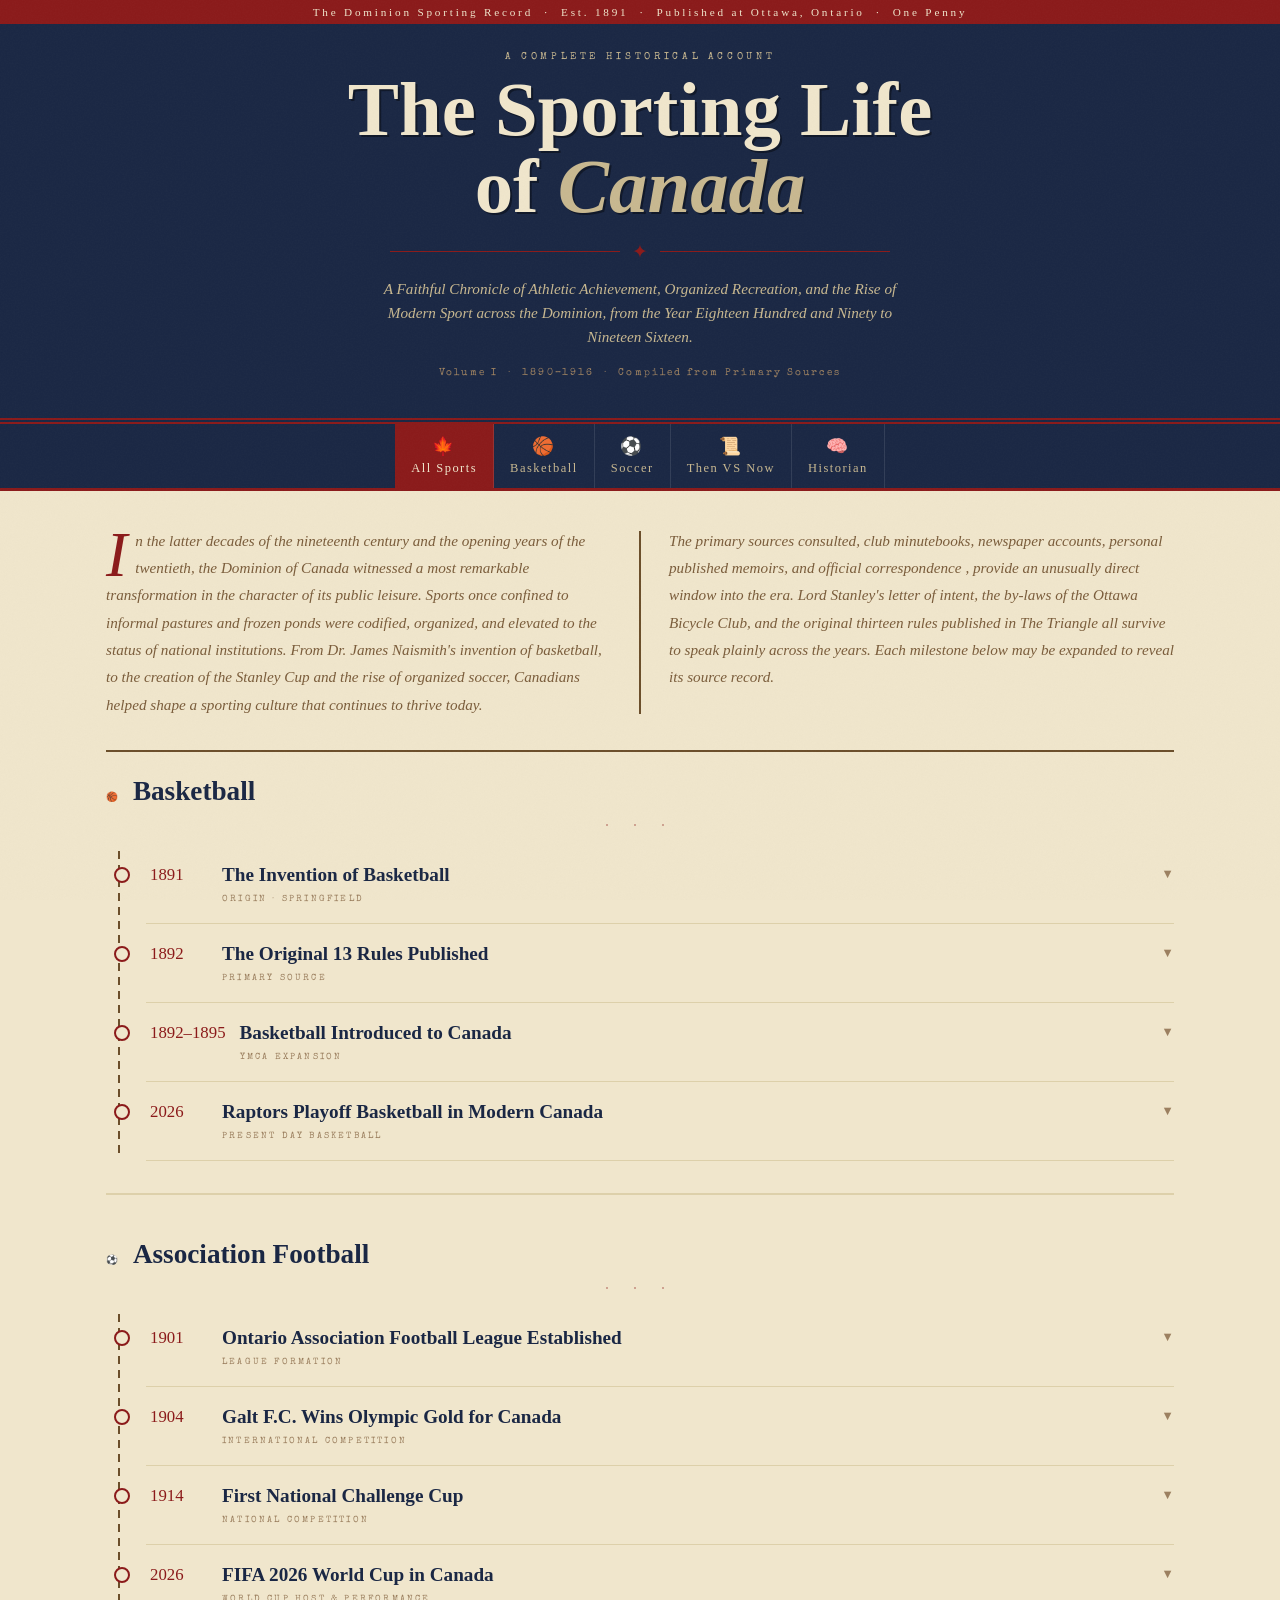
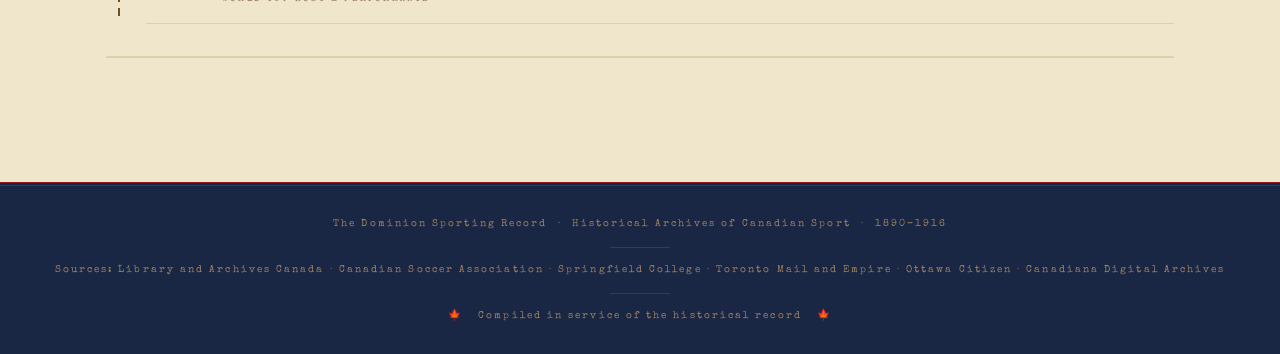
==== commit 01329c7c: "Update index.html" ====
--- a/index.html
+++ b/index.html
@@ -275,6 +275,7 @@
   <button data-section="basketball" onclick="showSection('basketball',this)"><span class="nav-icon">🏀</span>Basketball</button>
   <button data-section="soccer" onclick="showSection('soccer',this)"><span class="nav-icon">⚽</span>Soccer</button>
   <button data-section="summary" onclick="showSection('summary',this)"><span class="nav-icon">📜</span>Then VS Now</button>
+  <button data-section="historian" onclick="showSection('historian',this)"><span class="nav-icon">🧠</span>Historian</button>
 </nav>
 
 <main>
@@ -320,6 +321,38 @@
     <p class="section-intro">Each past milestone is set against its modern counterpart , expand either card to read the full source record.</p>
   </div>
 
+  <!-- ═══ THINKING LIKE A HISTORIAN ═══ -->
+<section class="sport-section" id="historian">
+  <div class="section-header">
+    <div class="sport-label">🧠 Historical Thinking</div>
+    <h2>Cause and Consequence</h2>
+    <p class="section-intro">
+      Using the historical thinking concept of Cause and Consequence to understand how sports developed in Canada between 1890 and 1916 and how those developments continue to influence sports today.
+    </p>
+  </div>
+
+  <div class="detail-card" style="margin-bottom:20px;">
+    <h4>What Specifically Triggered This Development?</h4>
+    <p>
+      During the late 1800s and early 1900s, Canada's growing cities, schools, YMCA programs, and community clubs created a demand for organized recreation. These social changes encouraged the creation and spread of sports such as basketball and soccer.
+    </p>
+  </div>
+
+  <div class="detail-card" style="margin-bottom:20px;">
+    <h4>How Did This Influence Later Events?</h4>
+    <p>
+      Organized leagues, official rules, and national competitions helped sports expand across Canada. Basketball spread from James Naismith's invention into schools and communities, while soccer developed from local clubs into national and international competitions.
+    </p>
+  </div>
+
+  <div class="detail-card" style="margin-bottom:20px;">
+    <h4>Are The Consequences Still Evident Today?</h4>
+    <p>
+      Yes. Modern professional leagues, international tournaments, and Canada's participation in events such as the NBA and FIFA World Cup all trace their roots back to the growth of organized sports during this period. Sports remain an important part of Canadian culture and identity.
+    </p>
+  </div>
+</section>
+  
   <!-- BASKETBALL -->
   <div class="sport-comparison">
     <div class="sport-label-row">
